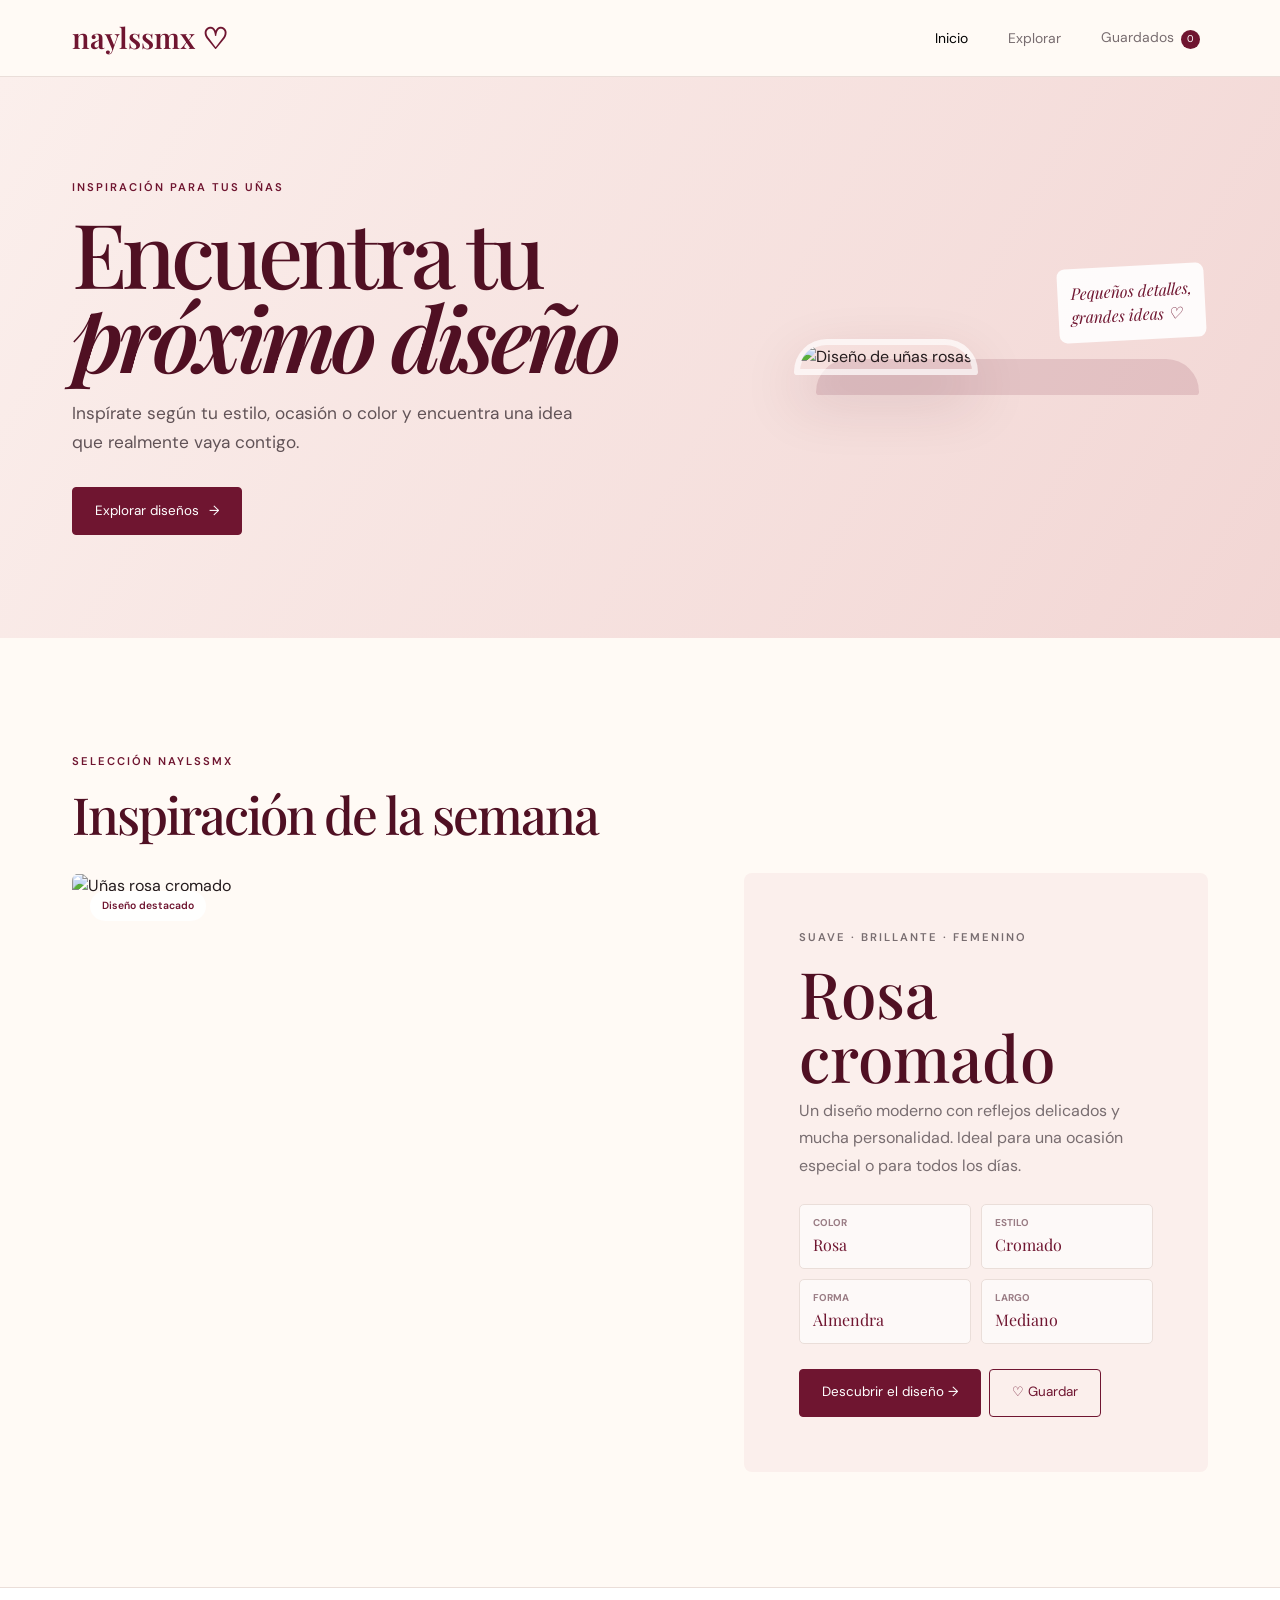
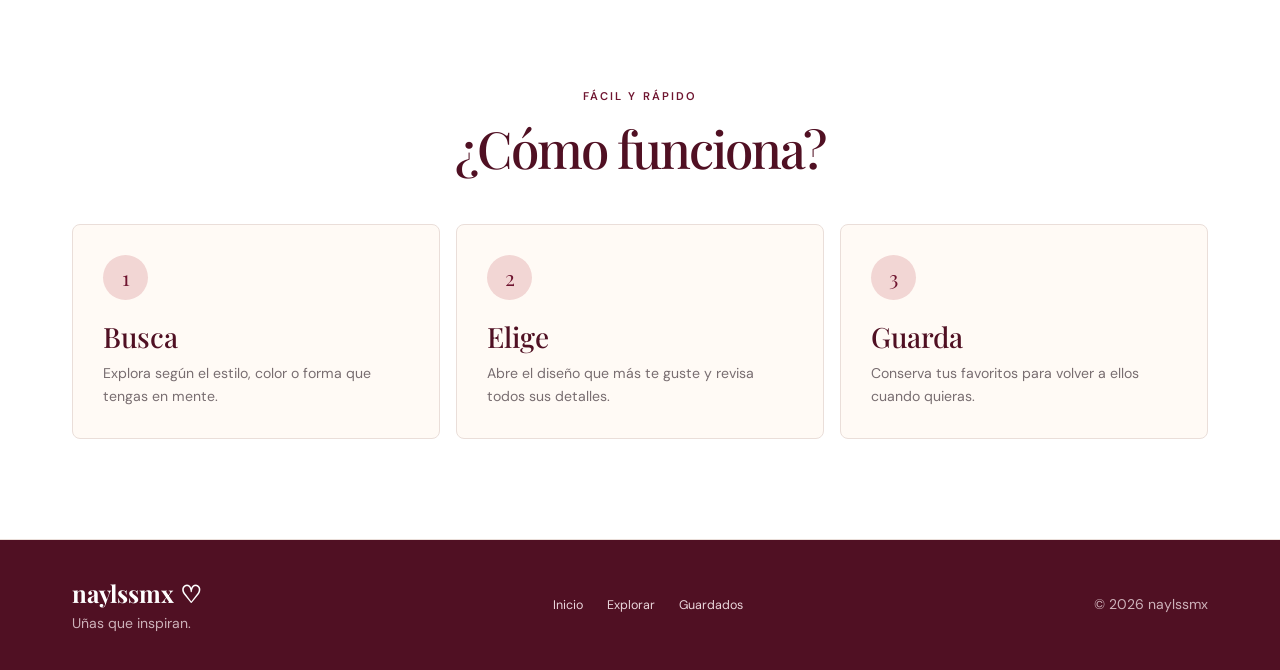
==== index.html @ 810087be "Add files via upload" ====
<!doctype html>
<html lang="es">
<head>
  <meta charset="utf-8">
  <meta name="viewport" content="width=device-width, initial-scale=1">
  <meta name="description" content="Encuentra inspiración para tu próximo diseño de uñas con naylssmx.">
  <title>Inicio | naylssmx</title>
  <link href="https://cdn.jsdelivr.net/npm/bootstrap@5.3.3/dist/css/bootstrap.min.css" rel="stylesheet">
  <link rel="preconnect" href="https://fonts.googleapis.com">
  <link rel="preconnect" href="https://fonts.gstatic.com" crossorigin>
  <link href="https://fonts.googleapis.com/css2?family=DM+Sans:wght@400;500;600&family=Playfair+Display:ital,wght@0,600;1,600&display=swap" rel="stylesheet">
  <link rel="stylesheet" href="styles.css">
</head>
<body>
  <header class="encabezado">
    <nav class="navbar navbar-expand-md navbar-light">
      <div class="container contenedor">
        <a class="navbar-brand marca" href="index.html">naylssmx ♡</a>
        <button class="navbar-toggler border-0 shadow-none" type="button" data-bs-toggle="collapse"
                data-bs-target="#menuPrincipal" aria-controls="menuPrincipal"
                aria-expanded="false" aria-label="Abrir menú">
          <span class="navbar-toggler-icon"></span>
        </button>
        <div class="collapse navbar-collapse" id="menuPrincipal">
          <ul class="navbar-nav ms-auto align-items-md-center gap-md-4">
            <li class="nav-item"><a class="nav-link active" href="index.html">Inicio</a></li>
            <li class="nav-item"><a class="nav-link" href="explorar.html">Explorar</a></li>
            <li class="nav-item"><a class="nav-link" href="explorar.html#guardados">Guardados <span class="badge-favoritos">0</span></a></li>
          </ul>
        </div>
      </div>
    </nav>
  </header>

  <main>
    <section class="hero">
      <div class="container contenedor">
        <div class="row align-items-center g-5">
          <div class="col-lg-7">
            <p class="etiqueta">Inspiración para tus uñas</p>
            <h1>Encuentra tu<br><em>próximo diseño</em></h1>
            <p class="texto-intro">Inspírate según tu estilo, ocasión o color y encuentra una idea que realmente vaya contigo.</p>
            <a class="btn-vino" href="explorar.html">Explorar diseños <span>→</span></a>
          </div>
          <div class="col-lg-5">
            <div class="hero-imagen">
              <img src="https://images.unsplash.com/photo-1604654894610-df63bc536371?auto=format&fit=crop&w=1000&q=85"
                   alt="Diseño de uñas rosas">
              <span>Pequeños detalles,<br>grandes ideas ♡</span>
            </div>
          </div>
        </div>
      </div>
    </section>

    <section class="seccion" aria-labelledby="titulo-semanal">
      <div class="container contenedor">
        <p class="etiqueta">Selección naylssmx</p>
        <h2 class="titulo-seccion" id="titulo-semanal">Inspiración de la semana</h2>
        <div class="row g-3 align-items-stretch">
          <div class="col-lg-7">
            <div class="foto-destacada">
              <span class="insignia">Diseño destacado</span>
              <img src="https://images.unsplash.com/photo-1610992015732-2449b76344bc?auto=format&fit=crop&w=1400&q=85"
                   alt="Uñas rosa cromado" loading="lazy">
            </div>
          </div>
          <div class="col-lg-5">
            <article class="detalle-destacado">
              <p class="etiqueta">Suave · brillante · femenino</p>
              <h3>Rosa cromado</h3>
              <p>Un diseño moderno con reflejos delicados y mucha personalidad. Ideal para una ocasión especial o para todos los días.</p>
              <dl class="datos">
                <div><dt>Color</dt><dd>Rosa</dd></div>
                <div><dt>Estilo</dt><dd>Cromado</dd></div>
                <div><dt>Forma</dt><dd>Almendra</dd></div>
                <div><dt>Largo</dt><dd>Mediano</dd></div>
              </dl>
              <div class="d-flex flex-wrap gap-2">
                <a class="btn-vino" href="detalle.html?id=1">Descubrir el diseño →</a>
                <button class="btn-contorno" id="guardarDestacado" type="button">♡ Guardar</button>
              </div>
            </article>
          </div>
        </div>
      </div>
    </section>

    <section class="como-funciona" aria-labelledby="titulo-funciona">
      <div class="container contenedor">
        <p class="etiqueta text-center">Fácil y rápido</p>
        <h2 class="titulo-seccion text-center" id="titulo-funciona">¿Cómo funciona?</h2>
        <div class="row g-3 mt-4">
          <div class="col-md-4"><article class="paso"><span>1</span><h3>Busca</h3><p>Explora según el estilo, color o forma que tengas en mente.</p></article></div>
          <div class="col-md-4"><article class="paso"><span>2</span><h3>Elige</h3><p>Abre el diseño que más te guste y revisa todos sus detalles.</p></article></div>
          <div class="col-md-4"><article class="paso"><span>3</span><h3>Guarda</h3><p>Conserva tus favoritos para volver a ellos cuando quieras.</p></article></div>
        </div>
      </div>
    </section>
  </main>

  <footer class="pie">
    <div class="container contenedor d-flex flex-column flex-md-row justify-content-between align-items-center gap-3">
      <div><strong>naylssmx ♡</strong><small>Uñas que inspiran.</small></div>
      <div class="d-flex gap-4"><a href="index.html">Inicio</a><a href="explorar.html">Explorar</a><a href="explorar.html#guardados">Guardados</a></div>
      <small>© <span id="anio"></span> naylssmx</small>
    </div>
  </footer>

  <script src="https://cdn.jsdelivr.net/npm/bootstrap@5.3.3/dist/js/bootstrap.bundle.min.js"></script>
  <script src="index.js"></script>
</body>
</html>
---- styles.css ----
:root{
  --vino:#6f1530;--vino-oscuro:#501023;--rosa:#f2d6d4;--rosa-claro:#fbefec;
  --crema:#fffaf5;--texto:#241b1d;--gris:#786d70;--linea:#eaded9;--blanco:#fff
}
*{box-sizing:border-box}
html{scroll-behavior:smooth}
body{margin:0;color:var(--texto);background:var(--crema);font-family:"DM Sans",sans-serif}
h1,h2,h3,.marca{font-family:"Playfair Display",serif}
.contenedor{max-width:1160px}
.encabezado{position:sticky;top:0;z-index:1000;background:rgba(255,250,245,.95);border-bottom:1px solid var(--linea);backdrop-filter:blur(12px)}
.navbar{min-height:76px}.marca{color:var(--vino);font-size:1.8rem;font-weight:600}.marca:hover{color:var(--vino-oscuro)}
.nav-link{color:var(--gris);font-size:.87rem}.nav-link:hover,.nav-link.active{color:var(--vino)}
.badge-favoritos{display:inline-grid;min-width:19px;height:19px;margin-left:3px;place-items:center;color:#fff;background:var(--vino);border-radius:50%;font-size:.62rem}
.etiqueta{margin-bottom:14px;color:var(--vino);font-size:.7rem;font-weight:600;letter-spacing:.18em;text-transform:uppercase}
.btn-vino,.btn-contorno{display:inline-flex;min-height:48px;padding:0 22px;align-items:center;justify-content:center;gap:10px;border-radius:4px;font-size:.84rem;text-decoration:none;transition:.2s}
.btn-vino{color:#fff;background:var(--vino);border:1px solid var(--vino)}.btn-vino:hover{color:#fff;background:var(--vino-oscuro);transform:translateY(-2px)}
.btn-contorno{color:var(--vino);background:transparent;border:1px solid var(--vino)}.btn-contorno:hover,.btn-contorno.guardado{color:var(--vino);background:var(--rosa)}
.hero{position:relative;overflow:hidden;padding:clamp(60px,8vw,105px) 0;background:linear-gradient(120deg,var(--rosa-claro),var(--rosa))}
.hero h1{margin-bottom:20px;color:var(--vino-oscuro);font-size:clamp(3.4rem,7vw,6.3rem);line-height:.94;letter-spacing:-.055em}
.hero h1 em{font-weight:600}.texto-intro{max-width:520px;margin-bottom:30px;color:#615357;font-size:1.08rem;line-height:1.7}
.hero-imagen{position:relative;width:min(390px,86%);margin:auto}.hero-imagen:before{position:absolute;inset:20px -22px -20px 22px;background:rgba(111,21,48,.13);border-radius:190px 190px 18px 18px;content:""}
.hero-imagen img{position:relative;width:100%;aspect-ratio:4/5;object-fit:cover;border:6px solid rgba(255,255,255,.65);border-radius:190px 190px 18px 18px;box-shadow:0 24px 60px rgba(80,16,35,.16)}
.hero-imagen span{position:absolute;right:-28px;bottom:35px;padding:13px;color:var(--vino);background:rgba(255,255,255,.9);border-radius:8px;font-family:"Playfair Display",serif;font-style:italic;transform:rotate(-3deg)}
.seccion{padding:clamp(72px,9vw,116px) 0}.titulo-seccion{margin-bottom:28px;color:var(--vino-oscuro);font-size:clamp(2.2rem,4vw,3.5rem);letter-spacing:-.04em}
.foto-destacada{position:relative;overflow:hidden;height:100%;min-height:440px;border-radius:8px}.foto-destacada img{width:100%;height:100%;object-fit:cover}
.insignia{position:absolute;top:18px;left:18px;z-index:2;padding:7px 12px;color:var(--vino);background:rgba(255,255,255,.92);border-radius:50px;font-size:.65rem;font-weight:600}
.detalle-destacado,.detalle-info{height:100%;padding:clamp(28px,5vw,55px);background:var(--rosa-claro);border-radius:8px}
.detalle-destacado h3,.detalle-info h1{color:var(--vino-oscuro);font-size:clamp(2.5rem,5vw,4rem);line-height:1}.detalle-destacado>p,.detalle-info>p{color:var(--gris);line-height:1.7}
.datos{display:grid;grid-template-columns:repeat(2,1fr);margin:25px 0;gap:10px}.datos div{padding:11px 13px;background:rgba(255,255,255,.65);border:1px solid var(--linea);border-radius:5px}
.datos dt{color:#9a7d85;font-size:.62rem;text-transform:uppercase}.datos dd{margin:2px 0 0;color:var(--vino);font-family:"Playfair Display",serif;text-transform:capitalize}
.como-funciona{padding:clamp(70px,8vw,100px) 0;background:#fff;border-block:1px solid var(--linea)}
.paso{height:100%;padding:30px;background:var(--crema);border:1px solid var(--linea);border-radius:8px}.paso>span{display:grid;width:45px;height:45px;margin-bottom:20px;place-items:center;color:var(--vino);background:var(--rosa);border-radius:50%;font-family:"Playfair Display",serif;font-size:1.3rem}
.paso h3{color:var(--vino-oscuro)}.paso p{margin:0;color:var(--gris);font-size:.88rem;line-height:1.65}
.cabecera-pagina{padding:65px 0 35px;background:var(--rosa-claro)}.cabecera-pagina h1{color:var(--vino-oscuro);font-size:clamp(3rem,6vw,5rem)}.cabecera-pagina>div>p:not(.etiqueta){color:var(--gris)}
.buscador{display:flex;width:min(100%,560px);margin-top:25px;padding:5px;background:#fff;border:1px solid var(--linea);border-radius:6px}.buscador input{flex:1;min-width:0;padding:10px 14px;border:0;outline:0}.buscador button{padding:10px 20px;color:#fff;background:var(--vino);border:0;border-radius:4px}
.panel-filtros{position:sticky;top:100px;padding:24px;background:var(--rosa-claro);border:1px solid var(--linea);border-radius:8px}.panel-filtros h2{color:var(--vino-oscuro);font-size:1.6rem}.panel-filtros label{display:block;margin-bottom:6px;color:var(--gris);font-size:.7rem;font-weight:600;text-transform:uppercase}
.panel-filtros select{width:100%;padding:10px;background:#fff;border:1px solid var(--linea);border-radius:4px}.enlace-boton{padding:0;color:var(--vino);background:none;border:0;font-size:.76rem;text-decoration:underline}
.barra-resultados{display:flex;justify-content:space-between;margin-bottom:15px;color:var(--gris);font-size:.75rem}
.tarjeta{position:relative;height:100%}.imagen-tarjeta{position:relative;overflow:hidden;border-radius:7px}.imagen-tarjeta img{width:100%;aspect-ratio:4/5;object-fit:cover;transition:transform .35s}.tarjeta:hover img{transform:scale(1.035)}
.guardar{position:absolute;top:10px;right:10px;display:grid;width:35px;height:35px;place-items:center;color:var(--vino);background:rgba(255,255,255,.92);border:0;border-radius:50%}.guardar.activo{color:#fff;background:var(--vino)}
.tarjeta a{color:inherit;text-decoration:none}.tarjeta h3{margin:11px 0 3px;color:var(--vino-oscuro);font-size:1.05rem}.tarjeta p{margin:0;color:var(--gris);font-size:.68rem;text-transform:capitalize}
.vacio{padding:45px 20px;color:var(--gris);background:var(--rosa-claro);border-radius:8px;text-align:center}.guardados{scroll-margin-top:76px;padding:80px 0;background:#fff;border-top:1px solid var(--linea)}
.contador{display:inline-grid;min-width:32px;height:32px;place-items:center;color:#fff;background:var(--vino);border-radius:50%;font-family:"DM Sans",sans-serif;font-size:.75rem;vertical-align:middle}
.detalle-main{padding:50px 0 90px}.volver{display:inline-block;margin-bottom:25px;color:var(--vino);text-decoration:none}.detalle-imagen{width:100%;height:100%;min-height:580px;object-fit:cover;border-radius:8px}
.paleta,.ocasiones{margin-top:22px}.paleta h2,.ocasiones h2{color:var(--vino-oscuro);font-size:1.2rem}.muestra{display:inline-flex;margin-right:15px;align-items:center;gap:7px;color:var(--gris);font-size:.7rem}.muestra i{display:block;width:28px;height:28px;border:1px solid var(--linea);border-radius:50%}
.ocasiones span{display:inline-block;margin-right:6px;padding:6px 13px;color:var(--vino);background:var(--rosa);border-radius:50px;font-size:.7rem}
.pedido{height:100%;padding:26px 20px;color:var(--vino-oscuro);background:var(--rosa);border-radius:8px}.pedido h2{font-size:1.8rem}.pedido p{color:#6f515a;font-size:.82rem}.pedido a{display:block;padding:10px;color:#fff;background:var(--vino);border-radius:4px;text-align:center;text-decoration:none;font-size:.75rem}
.similares{padding-top:80px}.similar img{width:100%;aspect-ratio:16/9;object-fit:cover;border-radius:6px}.similar a{color:inherit;text-decoration:none}.similar h3{margin-top:9px;color:var(--vino-oscuro);font-size:1rem}
.pie{padding:35px 0;color:#ead7dc;background:var(--vino-oscuro)}.pie strong{display:block;color:#fff;font-family:"Playfair Display",serif;font-size:1.5rem}.pie small{color:#cdb1b9}.pie a{color:#ead7dc;font-size:.78rem;text-decoration:none}.pie a:hover{color:#fff}
@media(max-width:991.98px){.hero-imagen{margin-top:45px}.panel-filtros{position:static;margin-bottom:24px}.detalle-imagen{min-height:440px}.pedido{margin-top:12px}}
@media(max-width:767.98px){.navbar-collapse{padding:14px 0}.hero h1{font-size:3.5rem}.hero-imagen span{right:0}.barra-resultados{display:block}.detalle-info{margin-top:12px}.pie{text-align:center}}
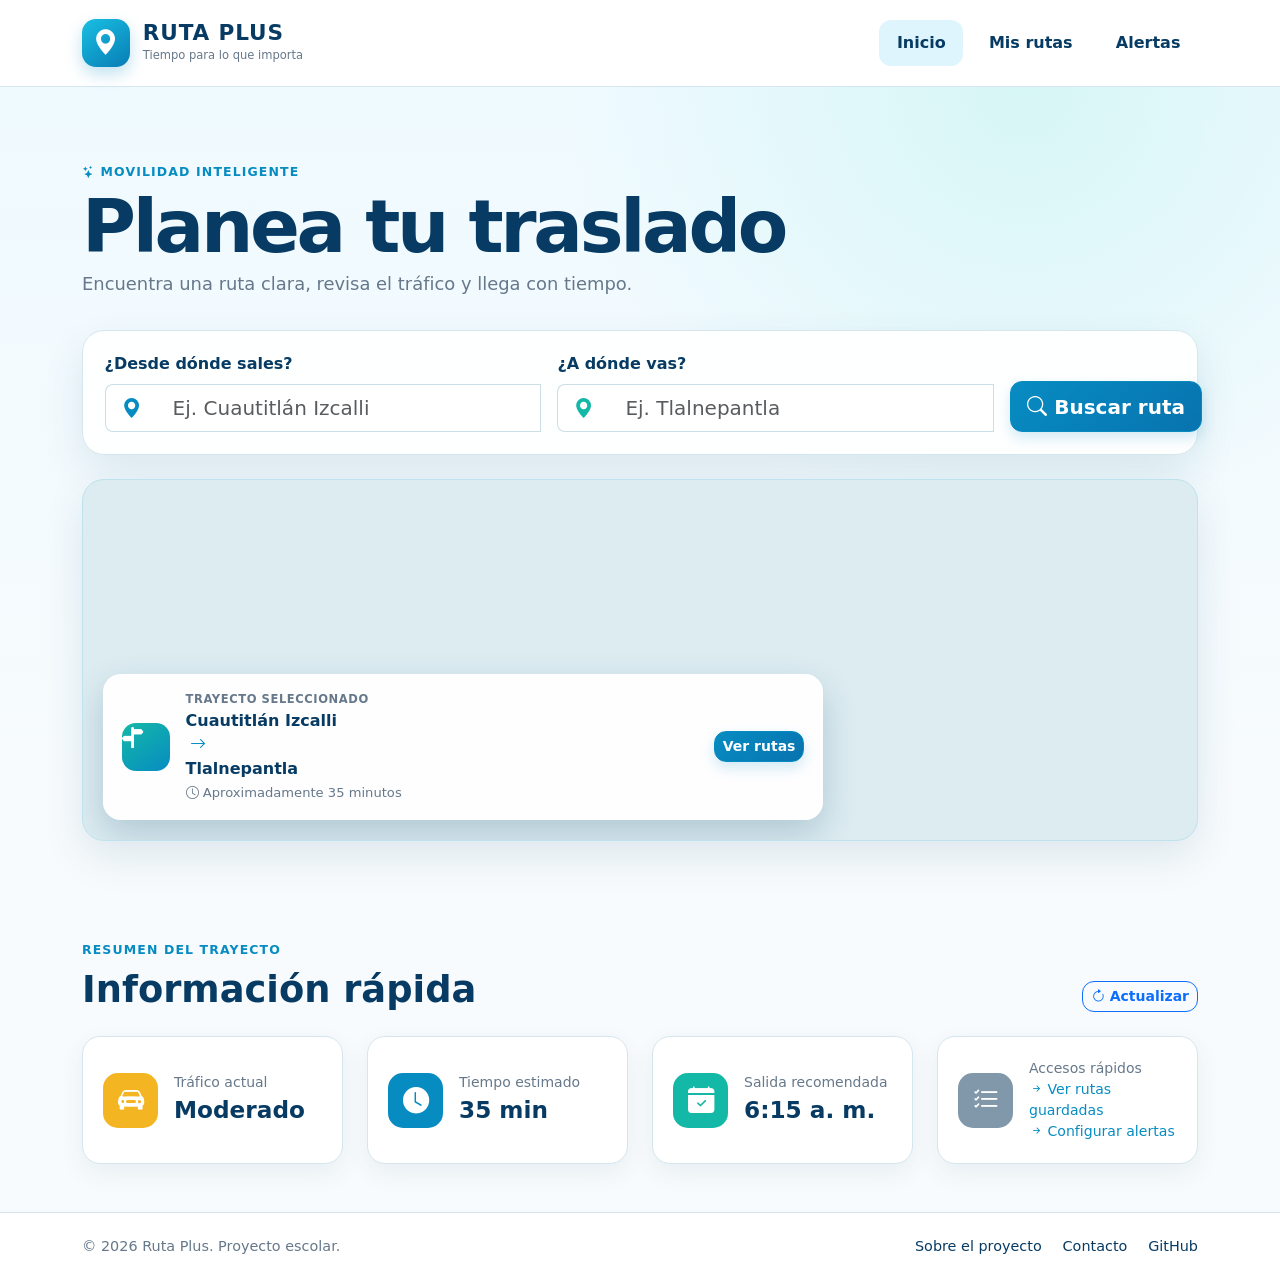
==== commit 66818e82: "Add files via upload" ====
--- a/index.html
+++ b/index.html
@@ -3,109 +3,145 @@
 <head>
   <meta charset="utf-8">
   <meta name="viewport" content="width=device-width, initial-scale=1">
-  <meta name="description" content="Encuentra inspiración para tu próximo diseño de uñas con naylssmx.">
-  <title>Inicio | naylssmx</title>
+  <meta name="description" content="Ruta Plus te ayuda a planear traslados y consultar alertas viales.">
+  <title>Inicio | Ruta Plus</title>
   <link href="https://cdn.jsdelivr.net/npm/bootstrap@5.3.3/dist/css/bootstrap.min.css" rel="stylesheet">
-  <link rel="preconnect" href="https://fonts.googleapis.com">
-  <link rel="preconnect" href="https://fonts.gstatic.com" crossorigin>
-  <link href="https://fonts.googleapis.com/css2?family=DM+Sans:wght@400;500;600&family=Playfair+Display:ital,wght@0,600;1,600&display=swap" rel="stylesheet">
-  <link rel="stylesheet" href="styles.css">
+  <link href="https://cdn.jsdelivr.net/npm/bootstrap-icons@1.11.3/font/bootstrap-icons.min.css" rel="stylesheet">
+  <link href="styles.css" rel="stylesheet">
 </head>
 <body>
-  <header class="encabezado">
-    <nav class="navbar navbar-expand-md navbar-light">
-      <div class="container contenedor">
-        <a class="navbar-brand marca" href="index.html">naylssmx ♡</a>
-        <button class="navbar-toggler border-0 shadow-none" type="button" data-bs-toggle="collapse"
-                data-bs-target="#menuPrincipal" aria-controls="menuPrincipal"
-                aria-expanded="false" aria-label="Abrir menú">
+  <header class="site-header sticky-top">
+    <nav class="navbar navbar-expand-lg" aria-label="Navegación principal">
+      <div class="container">
+        <a class="navbar-brand brand" href="index.html">
+          <span class="brand-icon"><i class="bi bi-geo-alt-fill"></i></span>
+          <span><strong>RUTA PLUS</strong><small>Tiempo para lo que importa</small></span>
+        </a>
+        <button class="navbar-toggler" type="button" data-bs-toggle="collapse" data-bs-target="#mainNav" aria-controls="mainNav" aria-expanded="false" aria-label="Abrir menú">
           <span class="navbar-toggler-icon"></span>
         </button>
-        <div class="collapse navbar-collapse" id="menuPrincipal">
-          <ul class="navbar-nav ms-auto align-items-md-center gap-md-4">
-            <li class="nav-item"><a class="nav-link active" href="index.html">Inicio</a></li>
-            <li class="nav-item"><a class="nav-link" href="explorar.html">Explorar</a></li>
-            <li class="nav-item"><a class="nav-link" href="explorar.html#guardados">Guardados <span class="badge-favoritos">0</span></a></li>
-          </ul>
+        <div class="collapse navbar-collapse" id="mainNav">
+          <div class="navbar-nav ms-auto gap-lg-2">
+            <a class="nav-link active" aria-current="page" href="index.html">Inicio</a>
+            <a class="nav-link" href="rutas.html">Mis rutas</a>
+            <a class="nav-link" href="alertas.html">Alertas <span id="alertBadge" class="badge rounded-pill text-bg-danger d-none">0</span></a>
+          </div>
         </div>
       </div>
     </nav>
   </header>
 
   <main>
-    <section class="hero">
-      <div class="container contenedor">
-        <div class="row align-items-center g-5">
-          <div class="col-lg-7">
-            <p class="etiqueta">Inspiración para tus uñas</p>
-            <h1>Encuentra tu<br><em>próximo diseño</em></h1>
-            <p class="texto-intro">Inspírate según tu estilo, ocasión o color y encuentra una idea que realmente vaya contigo.</p>
-            <a class="btn-vino" href="explorar.html">Explorar diseños <span>→</span></a>
+    <section class="hero-section">
+      <div class="container">
+        <div class="hero-copy">
+          <span class="eyebrow"><i class="bi bi-stars"></i> Movilidad inteligente</span>
+          <h1>Planea tu traslado</h1>
+          <p>Encuentra una ruta clara, revisa el tráfico y llega con tiempo.</p>
+        </div>
+
+        <form id="routeForm" class="route-search-card" novalidate>
+          <div class="row g-3 align-items-end">
+            <div class="col-lg-5">
+              <label for="origin" class="form-label">¿Desde dónde sales?</label>
+              <div class="input-group input-group-lg">
+                <span class="input-group-text"><i class="bi bi-geo-alt-fill"></i></span>
+                <input id="origin" class="form-control" type="text" placeholder="Ej. Cuautitlán Izcalli" required>
+                <div class="invalid-feedback">Escribe tu punto de salida.</div>
+              </div>
+            </div>
+            <div class="col-lg-5">
+              <label for="destination" class="form-label">¿A dónde vas?</label>
+              <div class="input-group input-group-lg">
+                <span class="input-group-text marker-destination"><i class="bi bi-geo-alt-fill"></i></span>
+                <input id="destination" class="form-control" type="text" placeholder="Ej. Tlalnepantla" required>
+                <div class="invalid-feedback">Escribe tu destino.</div>
+              </div>
+            </div>
+            <div class="col-lg-2 d-grid">
+              <button class="btn btn-primary btn-lg search-button" type="submit">
+                <i class="bi bi-search"></i> Buscar ruta
+              </button>
+            </div>
           </div>
-          <div class="col-lg-5">
-            <div class="hero-imagen">
-              <img src="https://images.unsplash.com/photo-1604654894610-df63bc536371?auto=format&fit=crop&w=1000&q=85"
-                   alt="Diseño de uñas rosas">
-              <span>Pequeños detalles,<br>grandes ideas ♡</span>
+        </form>
+
+        <div class="map-card mt-4">
+          <iframe
+            class="map-frame"
+            title="Mapa de la zona entre Cuautitlán Izcalli y Tlalnepantla"
+            src="https://www.openstreetmap.org/export/embed.html?bbox=-99.285%2C19.500%2C-99.080%2C19.700&amp;layer=mapnik"
+            loading="lazy">
+          </iframe>
+          <div class="map-route-info">
+            <span class="map-route-icon"><i class="bi bi-signpost-split-fill"></i></span>
+            <div class="flex-grow-1">
+              <small>Trayecto seleccionado</small>
+              <strong><span id="mapOrigin">Cuautitlán Izcalli</span> <i class="bi bi-arrow-right"></i> <span id="mapDestination">Tlalnepantla</span></strong>
+              <span><i class="bi bi-clock"></i> Aproximadamente 35 minutos</span>
             </div>
+            <a class="btn btn-sm btn-primary" href="rutas.html">Ver rutas</a>
           </div>
         </div>
       </div>
     </section>
 
-    <section class="seccion" aria-labelledby="titulo-semanal">
-      <div class="container contenedor">
-        <p class="etiqueta">Selección naylssmx</p>
-        <h2 class="titulo-seccion" id="titulo-semanal">Inspiración de la semana</h2>
-        <div class="row g-3 align-items-stretch">
-          <div class="col-lg-7">
-            <div class="foto-destacada">
-              <span class="insignia">Diseño destacado</span>
-              <img src="https://images.unsplash.com/photo-1610992015732-2449b76344bc?auto=format&fit=crop&w=1400&q=85"
-                   alt="Uñas rosa cromado" loading="lazy">
-            </div>
+    <section class="quick-section py-5">
+      <div class="container">
+        <div class="d-flex justify-content-between align-items-end mb-4">
+          <div>
+            <span class="eyebrow">Resumen del trayecto</span>
+            <h2 class="section-title mb-0">Información rápida</h2>
           </div>
-          <div class="col-lg-5">
-            <article class="detalle-destacado">
-              <p class="etiqueta">Suave · brillante · femenino</p>
-              <h3>Rosa cromado</h3>
-              <p>Un diseño moderno con reflejos delicados y mucha personalidad. Ideal para una ocasión especial o para todos los días.</p>
-              <dl class="datos">
-                <div><dt>Color</dt><dd>Rosa</dd></div>
-                <div><dt>Estilo</dt><dd>Cromado</dd></div>
-                <div><dt>Forma</dt><dd>Almendra</dd></div>
-                <div><dt>Largo</dt><dd>Mediano</dd></div>
-              </dl>
-              <div class="d-flex flex-wrap gap-2">
-                <a class="btn-vino" href="detalle.html?id=1">Descubrir el diseño →</a>
-                <button class="btn-contorno" id="guardarDestacado" type="button">♡ Guardar</button>
+          <button id="refreshInfo" class="btn btn-outline-primary btn-sm" type="button"><i class="bi bi-arrow-clockwise"></i> Actualizar</button>
+        </div>
+        <div class="row g-4">
+          <div class="col-md-6 col-xl-3">
+            <article class="info-card traffic-card h-100">
+              <span class="info-icon"><i class="bi bi-car-front-fill"></i></span>
+              <div><small>Tráfico actual</small><strong id="trafficValue">Moderado</strong></div>
+            </article>
+          </div>
+          <div class="col-md-6 col-xl-3">
+            <article class="info-card time-card h-100">
+              <span class="info-icon"><i class="bi bi-clock-fill"></i></span>
+              <div><small>Tiempo estimado</small><strong id="timeValue">35 min</strong></div>
+            </article>
+          </div>
+          <div class="col-md-6 col-xl-3">
+            <article class="info-card departure-card h-100">
+              <span class="info-icon"><i class="bi bi-calendar-check-fill"></i></span>
+              <div><small>Salida recomendada</small><strong id="departureValue">6:15 a. m.</strong></div>
+            </article>
+          </div>
+          <div class="col-md-6 col-xl-3">
+            <article class="info-card access-card h-100">
+              <span class="info-icon"><i class="bi bi-list-check"></i></span>
+              <div>
+                <small>Accesos rápidos</small>
+                <a href="rutas.html"><i class="bi bi-arrow-right-short"></i> Ver rutas guardadas</a>
+                <a href="alertas.html"><i class="bi bi-arrow-right-short"></i> Configurar alertas</a>
               </div>
             </article>
           </div>
         </div>
       </div>
     </section>
-
-    <section class="como-funciona" aria-labelledby="titulo-funciona">
-      <div class="container contenedor">
-        <p class="etiqueta text-center">Fácil y rápido</p>
-        <h2 class="titulo-seccion text-center" id="titulo-funciona">¿Cómo funciona?</h2>
-        <div class="row g-3 mt-4">
-          <div class="col-md-4"><article class="paso"><span>1</span><h3>Busca</h3><p>Explora según el estilo, color o forma que tengas en mente.</p></article></div>
-          <div class="col-md-4"><article class="paso"><span>2</span><h3>Elige</h3><p>Abre el diseño que más te guste y revisa todos sus detalles.</p></article></div>
-          <div class="col-md-4"><article class="paso"><span>3</span><h3>Guarda</h3><p>Conserva tus favoritos para volver a ellos cuando quieras.</p></article></div>
-        </div>
-      </div>
-    </section>
   </main>
 
-  <footer class="pie">
-    <div class="container contenedor d-flex flex-column flex-md-row justify-content-between align-items-center gap-3">
-      <div><strong>naylssmx ♡</strong><small>Uñas que inspiran.</small></div>
-      <div class="d-flex gap-4"><a href="index.html">Inicio</a><a href="explorar.html">Explorar</a><a href="explorar.html#guardados">Guardados</a></div>
-      <small>© <span id="anio"></span> naylssmx</small>
+  <footer class="site-footer">
+    <div class="container d-flex flex-column flex-md-row justify-content-between gap-3">
+      <span>© 2026 Ruta Plus. Proyecto escolar.</span>
+      <div class="footer-links"><a href="#">Sobre el proyecto</a><a href="#">Contacto</a><a href="#">GitHub</a></div>
     </div>
   </footer>
+
+  <div class="toast-container position-fixed bottom-0 end-0 p-3">
+    <div id="appToast" class="toast" role="status" aria-live="polite" aria-atomic="true">
+      <div class="toast-header"><i class="bi bi-geo-alt-fill text-primary me-2"></i><strong class="me-auto">Ruta Plus</strong><button type="button" class="btn-close" data-bs-dismiss="toast" aria-label="Cerrar"></button></div>
+      <div id="toastMessage" class="toast-body"></div>
+    </div>
+  </div>
 
   <script src="https://cdn.jsdelivr.net/npm/bootstrap@5.3.3/dist/js/bootstrap.bundle.min.js"></script>
   <script src="index.js"></script>
--- a/styles.css
+++ b/styles.css
@@ -1,51 +1,101 @@
-:root{
-  --vino:#6f1530;--vino-oscuro:#501023;--rosa:#f2d6d4;--rosa-claro:#fbefec;
-  --crema:#fffaf5;--texto:#241b1d;--gris:#786d70;--linea:#eaded9;--blanco:#fff
+:root {
+  --navy: #073b63;
+  --blue: #078cc2;
+  --cyan: #14b8a6;
+  --pale: #eef9fd;
+  --ink: #17324a;
+  --muted: #66788a;
+  --border: #d6e6ee;
+  --shadow: 0 16px 40px rgba(20, 74, 105, .11);
 }
-*{box-sizing:border-box}
-html{scroll-behavior:smooth}
-body{margin:0;color:var(--texto);background:var(--crema);font-family:"DM Sans",sans-serif}
-h1,h2,h3,.marca{font-family:"Playfair Display",serif}
-.contenedor{max-width:1160px}
-.encabezado{position:sticky;top:0;z-index:1000;background:rgba(255,250,245,.95);border-bottom:1px solid var(--linea);backdrop-filter:blur(12px)}
-.navbar{min-height:76px}.marca{color:var(--vino);font-size:1.8rem;font-weight:600}.marca:hover{color:var(--vino-oscuro)}
-.nav-link{color:var(--gris);font-size:.87rem}.nav-link:hover,.nav-link.active{color:var(--vino)}
-.badge-favoritos{display:inline-grid;min-width:19px;height:19px;margin-left:3px;place-items:center;color:#fff;background:var(--vino);border-radius:50%;font-size:.62rem}
-.etiqueta{margin-bottom:14px;color:var(--vino);font-size:.7rem;font-weight:600;letter-spacing:.18em;text-transform:uppercase}
-.btn-vino,.btn-contorno{display:inline-flex;min-height:48px;padding:0 22px;align-items:center;justify-content:center;gap:10px;border-radius:4px;font-size:.84rem;text-decoration:none;transition:.2s}
-.btn-vino{color:#fff;background:var(--vino);border:1px solid var(--vino)}.btn-vino:hover{color:#fff;background:var(--vino-oscuro);transform:translateY(-2px)}
-.btn-contorno{color:var(--vino);background:transparent;border:1px solid var(--vino)}.btn-contorno:hover,.btn-contorno.guardado{color:var(--vino);background:var(--rosa)}
-.hero{position:relative;overflow:hidden;padding:clamp(60px,8vw,105px) 0;background:linear-gradient(120deg,var(--rosa-claro),var(--rosa))}
-.hero h1{margin-bottom:20px;color:var(--vino-oscuro);font-size:clamp(3.4rem,7vw,6.3rem);line-height:.94;letter-spacing:-.055em}
-.hero h1 em{font-weight:600}.texto-intro{max-width:520px;margin-bottom:30px;color:#615357;font-size:1.08rem;line-height:1.7}
-.hero-imagen{position:relative;width:min(390px,86%);margin:auto}.hero-imagen:before{position:absolute;inset:20px -22px -20px 22px;background:rgba(111,21,48,.13);border-radius:190px 190px 18px 18px;content:""}
-.hero-imagen img{position:relative;width:100%;aspect-ratio:4/5;object-fit:cover;border:6px solid rgba(255,255,255,.65);border-radius:190px 190px 18px 18px;box-shadow:0 24px 60px rgba(80,16,35,.16)}
-.hero-imagen span{position:absolute;right:-28px;bottom:35px;padding:13px;color:var(--vino);background:rgba(255,255,255,.9);border-radius:8px;font-family:"Playfair Display",serif;font-style:italic;transform:rotate(-3deg)}
-.seccion{padding:clamp(72px,9vw,116px) 0}.titulo-seccion{margin-bottom:28px;color:var(--vino-oscuro);font-size:clamp(2.2rem,4vw,3.5rem);letter-spacing:-.04em}
-.foto-destacada{position:relative;overflow:hidden;height:100%;min-height:440px;border-radius:8px}.foto-destacada img{width:100%;height:100%;object-fit:cover}
-.insignia{position:absolute;top:18px;left:18px;z-index:2;padding:7px 12px;color:var(--vino);background:rgba(255,255,255,.92);border-radius:50px;font-size:.65rem;font-weight:600}
-.detalle-destacado,.detalle-info{height:100%;padding:clamp(28px,5vw,55px);background:var(--rosa-claro);border-radius:8px}
-.detalle-destacado h3,.detalle-info h1{color:var(--vino-oscuro);font-size:clamp(2.5rem,5vw,4rem);line-height:1}.detalle-destacado>p,.detalle-info>p{color:var(--gris);line-height:1.7}
-.datos{display:grid;grid-template-columns:repeat(2,1fr);margin:25px 0;gap:10px}.datos div{padding:11px 13px;background:rgba(255,255,255,.65);border:1px solid var(--linea);border-radius:5px}
-.datos dt{color:#9a7d85;font-size:.62rem;text-transform:uppercase}.datos dd{margin:2px 0 0;color:var(--vino);font-family:"Playfair Display",serif;text-transform:capitalize}
-.como-funciona{padding:clamp(70px,8vw,100px) 0;background:#fff;border-block:1px solid var(--linea)}
-.paso{height:100%;padding:30px;background:var(--crema);border:1px solid var(--linea);border-radius:8px}.paso>span{display:grid;width:45px;height:45px;margin-bottom:20px;place-items:center;color:var(--vino);background:var(--rosa);border-radius:50%;font-family:"Playfair Display",serif;font-size:1.3rem}
-.paso h3{color:var(--vino-oscuro)}.paso p{margin:0;color:var(--gris);font-size:.88rem;line-height:1.65}
-.cabecera-pagina{padding:65px 0 35px;background:var(--rosa-claro)}.cabecera-pagina h1{color:var(--vino-oscuro);font-size:clamp(3rem,6vw,5rem)}.cabecera-pagina>div>p:not(.etiqueta){color:var(--gris)}
-.buscador{display:flex;width:min(100%,560px);margin-top:25px;padding:5px;background:#fff;border:1px solid var(--linea);border-radius:6px}.buscador input{flex:1;min-width:0;padding:10px 14px;border:0;outline:0}.buscador button{padding:10px 20px;color:#fff;background:var(--vino);border:0;border-radius:4px}
-.panel-filtros{position:sticky;top:100px;padding:24px;background:var(--rosa-claro);border:1px solid var(--linea);border-radius:8px}.panel-filtros h2{color:var(--vino-oscuro);font-size:1.6rem}.panel-filtros label{display:block;margin-bottom:6px;color:var(--gris);font-size:.7rem;font-weight:600;text-transform:uppercase}
-.panel-filtros select{width:100%;padding:10px;background:#fff;border:1px solid var(--linea);border-radius:4px}.enlace-boton{padding:0;color:var(--vino);background:none;border:0;font-size:.76rem;text-decoration:underline}
-.barra-resultados{display:flex;justify-content:space-between;margin-bottom:15px;color:var(--gris);font-size:.75rem}
-.tarjeta{position:relative;height:100%}.imagen-tarjeta{position:relative;overflow:hidden;border-radius:7px}.imagen-tarjeta img{width:100%;aspect-ratio:4/5;object-fit:cover;transition:transform .35s}.tarjeta:hover img{transform:scale(1.035)}
-.guardar{position:absolute;top:10px;right:10px;display:grid;width:35px;height:35px;place-items:center;color:var(--vino);background:rgba(255,255,255,.92);border:0;border-radius:50%}.guardar.activo{color:#fff;background:var(--vino)}
-.tarjeta a{color:inherit;text-decoration:none}.tarjeta h3{margin:11px 0 3px;color:var(--vino-oscuro);font-size:1.05rem}.tarjeta p{margin:0;color:var(--gris);font-size:.68rem;text-transform:capitalize}
-.vacio{padding:45px 20px;color:var(--gris);background:var(--rosa-claro);border-radius:8px;text-align:center}.guardados{scroll-margin-top:76px;padding:80px 0;background:#fff;border-top:1px solid var(--linea)}
-.contador{display:inline-grid;min-width:32px;height:32px;place-items:center;color:#fff;background:var(--vino);border-radius:50%;font-family:"DM Sans",sans-serif;font-size:.75rem;vertical-align:middle}
-.detalle-main{padding:50px 0 90px}.volver{display:inline-block;margin-bottom:25px;color:var(--vino);text-decoration:none}.detalle-imagen{width:100%;height:100%;min-height:580px;object-fit:cover;border-radius:8px}
-.paleta,.ocasiones{margin-top:22px}.paleta h2,.ocasiones h2{color:var(--vino-oscuro);font-size:1.2rem}.muestra{display:inline-flex;margin-right:15px;align-items:center;gap:7px;color:var(--gris);font-size:.7rem}.muestra i{display:block;width:28px;height:28px;border:1px solid var(--linea);border-radius:50%}
-.ocasiones span{display:inline-block;margin-right:6px;padding:6px 13px;color:var(--vino);background:var(--rosa);border-radius:50px;font-size:.7rem}
-.pedido{height:100%;padding:26px 20px;color:var(--vino-oscuro);background:var(--rosa);border-radius:8px}.pedido h2{font-size:1.8rem}.pedido p{color:#6f515a;font-size:.82rem}.pedido a{display:block;padding:10px;color:#fff;background:var(--vino);border-radius:4px;text-align:center;text-decoration:none;font-size:.75rem}
-.similares{padding-top:80px}.similar img{width:100%;aspect-ratio:16/9;object-fit:cover;border-radius:6px}.similar a{color:inherit;text-decoration:none}.similar h3{margin-top:9px;color:var(--vino-oscuro);font-size:1rem}
-.pie{padding:35px 0;color:#ead7dc;background:var(--vino-oscuro)}.pie strong{display:block;color:#fff;font-family:"Playfair Display",serif;font-size:1.5rem}.pie small{color:#cdb1b9}.pie a{color:#ead7dc;font-size:.78rem;text-decoration:none}.pie a:hover{color:#fff}
-@media(max-width:991.98px){.hero-imagen{margin-top:45px}.panel-filtros{position:static;margin-bottom:24px}.detalle-imagen{min-height:440px}.pedido{margin-top:12px}}
-@media(max-width:767.98px){.navbar-collapse{padding:14px 0}.hero h1{font-size:3.5rem}.hero-imagen span{right:0}.barra-resultados{display:block}.detalle-info{margin-top:12px}.pie{text-align:center}}
+
+* { box-sizing: border-box; }
+body { min-height: 100vh; display: flex; flex-direction: column; color: var(--ink); background: #f8fbfd; font-family: Inter, system-ui, -apple-system, "Segoe UI", sans-serif; }
+main { flex: 1; }
+a { color: inherit; }
+.site-header { background: rgba(255,255,255,.96); border-bottom: 1px solid var(--border); backdrop-filter: blur(10px); }
+.navbar { min-height: 86px; }
+.brand { display: flex; align-items: center; gap: .8rem; color: var(--navy); }
+.brand:hover { color: var(--navy); }
+.brand-icon { display: grid; place-items: center; width: 48px; height: 48px; border-radius: 14px; color: white; font-size: 1.6rem; background: linear-gradient(145deg, #19bfe2, #087db5); box-shadow: 0 7px 16px rgba(7,140,194,.25); }
+.brand strong { display: block; font-size: 1.35rem; letter-spacing: .04em; line-height: 1; }
+.brand small { display: block; margin-top: .22rem; color: var(--muted); font-size: .72rem; }
+.nav-link { padding: .7rem 1.1rem !important; border-radius: 12px; color: var(--navy); font-weight: 700; }
+.nav-link:hover, .nav-link.active { color: var(--navy) !important; background: #dff5fd; }
+.navbar-toggler { border: 0; box-shadow: none !important; }
+
+.hero-section { padding: 4.5rem 0 3rem; background: radial-gradient(circle at 80% 0%, #d7f6f6 0, transparent 35%), linear-gradient(180deg, #effaff, #f8fbfd); }
+.hero-copy { max-width: 720px; margin-bottom: 2rem; }
+.eyebrow { display: inline-block; margin-bottom: .55rem; color: var(--blue); font-size: .78rem; font-weight: 800; letter-spacing: .09em; text-transform: uppercase; }
+h1 { color: var(--navy); font-size: clamp(2.4rem, 6vw, 4.6rem); font-weight: 800; letter-spacing: -.045em; line-height: .98; }
+.hero-copy p, .page-intro { color: var(--muted); font-size: 1.12rem; }
+.route-search-card, .filter-card, .report-form { padding: 1.35rem; border: 1px solid var(--border); border-radius: 22px; background: rgba(255,255,255,.95); box-shadow: var(--shadow); }
+.form-label { color: var(--navy); font-weight: 700; }
+.form-control, .form-select, .input-group-text { min-height: 48px; border-color: #cbdde7; }
+.form-control:focus, .form-select:focus { border-color: var(--blue); box-shadow: 0 0 0 .22rem rgba(7,140,194,.12); }
+.input-group-text { color: var(--blue); background: white; border-right: 0; }
+.input-group .form-control { border-left: 0; }
+.marker-destination { color: var(--cyan); }
+.btn { border-radius: 12px; font-weight: 700; }
+.btn-primary { border-color: var(--blue); background: linear-gradient(135deg, var(--blue), #0873af); box-shadow: 0 6px 14px rgba(7,140,194,.18); }
+.btn-primary:hover { border-color: #0675a2; background: #0675a2; transform: translateY(-1px); }
+.search-button { min-height: 51px; white-space: nowrap; }
+
+.map-card { position: relative; min-height: 360px; overflow: hidden; border: 1px solid #bee2ee; border-radius: 22px; background: #dcecf1; box-shadow: var(--shadow); }
+.map-frame { display: block; width: 100%; height: 360px; border: 0; filter: saturate(.82) contrast(.95); }
+.map-route-info { position: absolute; z-index: 2; left: 1.25rem; right: 1.25rem; bottom: 1.25rem; display: flex; align-items: center; gap: 1rem; max-width: 720px; padding: 1rem 1.1rem; border: 1px solid rgba(255,255,255,.9); border-radius: 18px; background: rgba(255,255,255,.95); box-shadow: 0 14px 35px rgba(7,59,99,.2); backdrop-filter: blur(10px); }
+.map-route-icon { flex: 0 0 auto; display: grid; place-items: center; width: 48px; height: 48px; border-radius: 14px; color: white; background: linear-gradient(145deg, var(--cyan), var(--blue)); font-size: 1.35rem; }
+.map-route-info small, .map-route-info strong, .map-route-info span { display: block; }
+.map-route-info small { color: var(--muted); font-size: .72rem; font-weight: 700; text-transform: uppercase; letter-spacing: .05em; }
+.map-route-info strong { margin: .1rem 0; color: var(--navy); font-size: 1rem; }
+.map-route-info strong i { margin: 0 .25rem; color: var(--blue); }
+.map-route-info div > span { color: var(--muted); font-size: .82rem; }
+
+.section-title { color: var(--navy); font-size: clamp(1.7rem, 3vw, 2.3rem); font-weight: 800; }
+.info-card { display: flex; align-items: center; gap: 1rem; min-height: 128px; padding: 1.25rem; border: 1px solid var(--border); border-radius: 18px; background: white; box-shadow: 0 9px 25px rgba(20,74,105,.07); transition: transform .2s ease, box-shadow .2s ease; }
+.info-card:hover { transform: translateY(-3px); box-shadow: var(--shadow); }
+.info-icon { flex: 0 0 auto; display: grid; place-items: center; width: 55px; height: 55px; border-radius: 15px; color: white; font-size: 1.65rem; }
+.info-card small, .info-card strong { display: block; }.info-card small { color: var(--muted); }.info-card strong { color: var(--navy); font-size: 1.45rem; }
+.traffic-card .info-icon { background: #f3b521; }.time-card .info-icon { background: var(--blue); }.departure-card .info-icon { background: var(--cyan); }.access-card .info-icon { background: #8098aa; }
+.access-card a { display: block; color: var(--blue); font-size: .88rem; text-decoration: none; }.access-card a:hover { text-decoration: underline; }
+
+.routes-page, .alerts-page { background: linear-gradient(180deg, #f3fbfe 0, #f8fbfd 280px); }
+.routes-page h1, .alerts-page h1 { max-width: 850px; }
+.route-card { display: grid; grid-template-columns: auto 1fr auto; gap: 1.35rem; align-items: center; padding: 1.35rem; border: 1px solid var(--border); border-radius: 20px; background: white; box-shadow: 0 9px 25px rgba(20,74,105,.07); }
+.route-card.recommended { border-color: #7bd0d3; background: linear-gradient(120deg, white, #ecfbfb); }
+.route-visual { display: grid; place-items: center; width: 92px; height: 92px; border-radius: 18px; color: var(--blue); font-size: 2.6rem; background: linear-gradient(145deg, #d9f4f3, #e8f5ff); }
+.route-card h2 { margin: 0; color: var(--navy); font-size: 1.35rem; font-weight: 800; }
+.route-card p { margin: .25rem 0; color: var(--muted); }
+.route-metrics { display: flex; flex-wrap: wrap; gap: .6rem 1.5rem; margin-top: .7rem; }
+.metric { color: var(--ink); font-size: .92rem; }.metric i { color: var(--blue); }.traffic-pill { display: inline-block; padding: .2rem .55rem; border-radius: 999px; font-weight: 700; }.traffic-moderate { background: #ffe2a0; color: #805500; }.traffic-light { background: #ccefd4; color: #206b36; }
+.route-actions { display: grid; gap: .55rem; min-width: 150px; }
+.compare-card { display: flex; align-items: center; justify-content: space-between; gap: 1rem; padding: 1.3rem; border: 1px solid var(--border); border-radius: 20px; background: white; }
+.compare-card h2 { margin: 0; color: var(--navy); font-size: 1.3rem; font-weight: 800; }.compare-card p { margin: .2rem 0 0; color: var(--muted); }.compare-icon { display: grid; place-items: center; width: 58px; height: 58px; border-radius: 15px; color: var(--blue); background: #e0f4fb; font-size: 1.5rem; }
+.saved-route-card { padding: 1rem; border: 1px solid var(--border); border-radius: 16px; background: white; }
+.empty-state { padding: 2.5rem; border: 1px dashed #b8d3df; border-radius: 18px; color: var(--muted); background: rgba(255,255,255,.65); text-align: center; }
+
+.alert-card { position: relative; height: 100%; padding: 1.3rem; overflow: hidden; border: 1px solid var(--border); border-radius: 20px; background: white; box-shadow: 0 9px 25px rgba(20,74,105,.07); }
+.alert-card::before { content: ""; position: absolute; inset: 0 auto 0 0; width: 5px; background: var(--alert-color, var(--blue)); }
+.alert-top { display: flex; align-items: flex-start; gap: 1rem; }
+.alert-icon { flex: 0 0 auto; display: grid; place-items: center; width: 52px; height: 52px; border-radius: 14px; color: white; background: var(--alert-color, var(--blue)); font-size: 1.35rem; }
+.alert-card h2 { margin: 0; color: var(--navy); font-size: 1.25rem; font-weight: 800; }.alert-card p { margin: .4rem 0; color: var(--muted); }.alert-meta { font-size: .83rem; color: #728493; }.alert-danger { --alert-color: #e64c4c; }.alert-warning { --alert-color: #ef9f25; }.alert-work { --alert-color: #e2bd21; }.alert-info { --alert-color: #158cc2; }
+.report-section { padding: 2rem; border: 1px solid #cfe7ee; border-radius: 24px; background: linear-gradient(135deg, #eaf9fd, #f5ffff); }
+.report-section h2 { color: var(--navy); font-size: 2rem; font-weight: 800; }.report-section p { color: var(--muted); }.report-illustration { color: var(--blue); font-size: 4rem; opacity: .35; }
+
+.site-footer { padding: 1.4rem 0; border-top: 1px solid var(--border); color: var(--muted); background: white; font-size: .9rem; }
+.footer-links { display: flex; flex-wrap: wrap; gap: 1.3rem; }.footer-links a { color: var(--navy); text-decoration: none; }.footer-links a:hover { color: var(--blue); }
+.toast { border: 0; box-shadow: var(--shadow); }
+
+@media (max-width: 991.98px) {
+  .navbar-nav { padding-top: 1rem; }
+  .hero-section { padding-top: 3rem; }
+  .route-card { grid-template-columns: auto 1fr; }.route-actions { grid-column: 1 / -1; grid-template-columns: 1fr 1fr; }
+}
+@media (max-width: 575.98px) {
+  .brand small { display: none; }.brand strong { font-size: 1.1rem; }.brand-icon { width: 42px; height: 42px; }
+  .map-card, .map-frame { min-height: 400px; height: 400px; }
+  .map-route-info { left: .75rem; right: .75rem; bottom: .75rem; align-items: flex-start; flex-wrap: wrap; }
+  .map-route-info .btn { width: 100%; }
+  .route-card { grid-template-columns: 1fr; }.route-visual { width: 100%; height: 80px; }.route-actions { grid-column: auto; grid-template-columns: 1fr; }
+  .compare-card { align-items: stretch; flex-direction: column; }.compare-card .btn { width: 100%; }.report-section { padding: 1.2rem; }
+}
